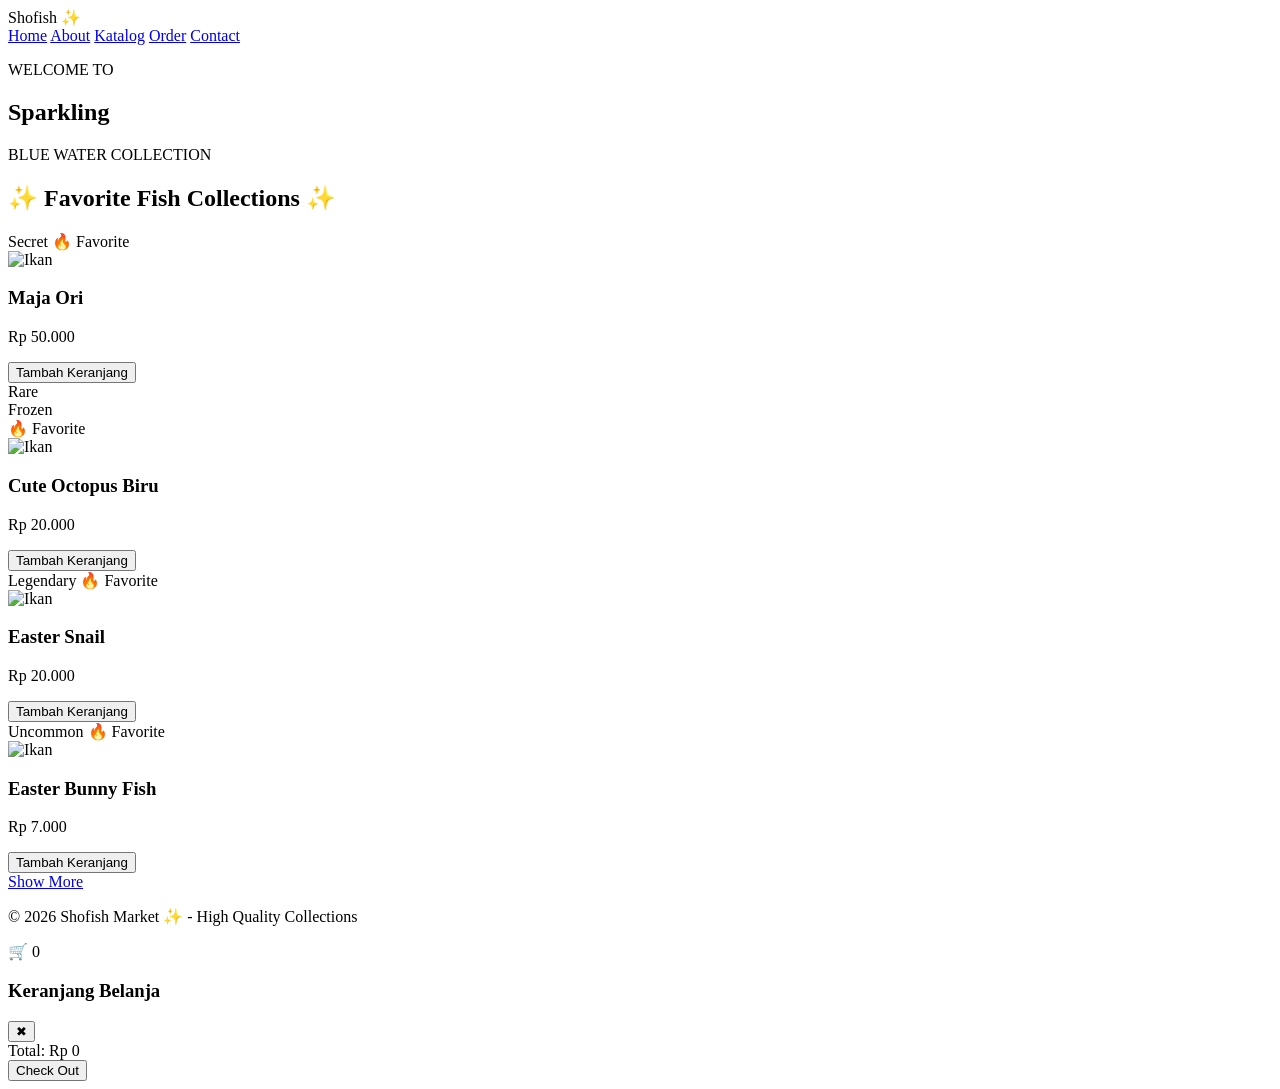
==== index.html @ 7b48e333 "Add files via upload" ====
<!DOCTYPE html>
<html lang="id">
<head>
    <meta charset="UTF-8">
    <meta name="viewport" content="width=device-width, initial-scale=1.0">
    <title>Shofish - Sparkling Blue Market</title>
    <link rel="stylesheet" href="css.css">
    <script src="javaikan.js" defer></script>
</head>
<body>

    <header>
        <div class="logo">Shofish ✨</div>
        <div class="nav-menu">
            <a href="web ikan.html">Home</a>
            <a href="about.html">About</a>
            <a href="katalog.html">Katalog</a>
            <a href="order.html">Order</a>
            <a href="contact.html">Contact</a>
        </div>
    </header>

    <section class="hero-section">
        <div class="hero-content">
            <p>WELCOME TO</p>
            <h1>Sparkling</h1>
            <p>BLUE WATER COLLECTION</p>
        </div>
    </section>

  <section class="favorite-section">
    <div class="section-title">
        <h2>✨ Favorite Fish Collections ✨</h2>
    </div>

    <div class="product-grid">
        
        <div class="card favorite-card">
            <div class="card-img-container">
                <div class="badges-wrapper">
                    <span class="type-badge">
                        <span class="dot dot-secret"></span> Secret</span>
                    <span class="type-badge favorite-tag">🔥 Favorite</span></div>
                <img src="Maja.png" alt="Ikan">
            </div>
            <h3>Maja Ori</h3>
            <p class="price">Rp 50.000</p>
            <button class="btn-cart" onclick="addToCart('Maja Ori', 50000)">Tambah Keranjang</button>
        </div>

        <div class="card favorite-card">
            <div class="card-img-container">
                <div class="badges-wrapper">
                    <span class="type-badge">
                        <span class="dot dot-rare"></span> Rare</span>
                    <div class="type-badge"><div class="dot dot-frozen"></div> Frozen</div>
                    <span class="type-badge favorite-tag">🔥 Favorite</span>
                </div>
                <img src="Cute Octopus.png" alt="Ikan">
            </div>
            <h3>Cute Octopus Biru</h3>
            <p class="price">Rp 20.000</p>
            <button class="btn-cart" onclick="addToCart('Cute Octopus Biru', 20000)">Tambah Keranjang</button>
        </div>

        <div class="card favorite-card">
            <div class="card-img-container">
                <div class="badges-wrapper">
                    <span class="type-badge">
                        <span class="dot dot-legendary"></span> Legendary</span>
                    <span class="type-badge favorite-tag">🔥 Favorite</span>
                </div>
                <img src="Easter Snail.png" alt="Ikan">
            </div>
            <h3>Easter Snail</h3>
            <p class="price">Rp 20.000</p>
            <button class="btn-cart" onclick="addToCart('Easter Snail', 20000)">Tambah Keranjang</button>
        </div>

        <div class="card favorite-card">
            <div class="card-img-container">
                <div class="badges-wrapper">
                    <span class="type-badge">
                        <span class="dot dot-uncommon"></span> Uncommon</span>
                    <span class="type-badge favorite-tag">🔥 Favorite</span>
                </div>
                <img src="Easter Bunny Fish.png" alt="Ikan">
            </div>
            <h3>Easter Bunny Fish</h3>
            <p class="price">Rp 7.000</p>
            <button class="btn-cart" onclick="addToCart('Easter Bunny Fish', 7000)">Tambah Keranjang</button>
        </div>

    </div>
    <div class="show-more-container">
            <a href="katalog.html" class="show-more-btn">
                Show More
                <span class="triangle-icon"></span>
            </a>
        </div>
</section>

    

    

    <footer>
        <p>© 2026 Shofish Market ✨ - High Quality Collections</p>
    </footer>

<div id="cart-icon" onclick="toggleCart()">
    🛒 <span id="cart-count">0</span>
</div>

<div id="cart-sidebar" class="cart-hidden">
    <div class="cart-header">
        <h3>Keranjang Belanja</h3>
        <button onclick="toggleCart()">✖</button>
    </div>
    <div id="cart-items">
        </div>
    <div class="cart-footer">
        <div class="total-price">Total: <span id="cart-total">Rp 0</span></div> 
        <button class="btn-checkout" onclick="checkout()">Check Out</button>
    </div>
</div>
        

</body>
</html>
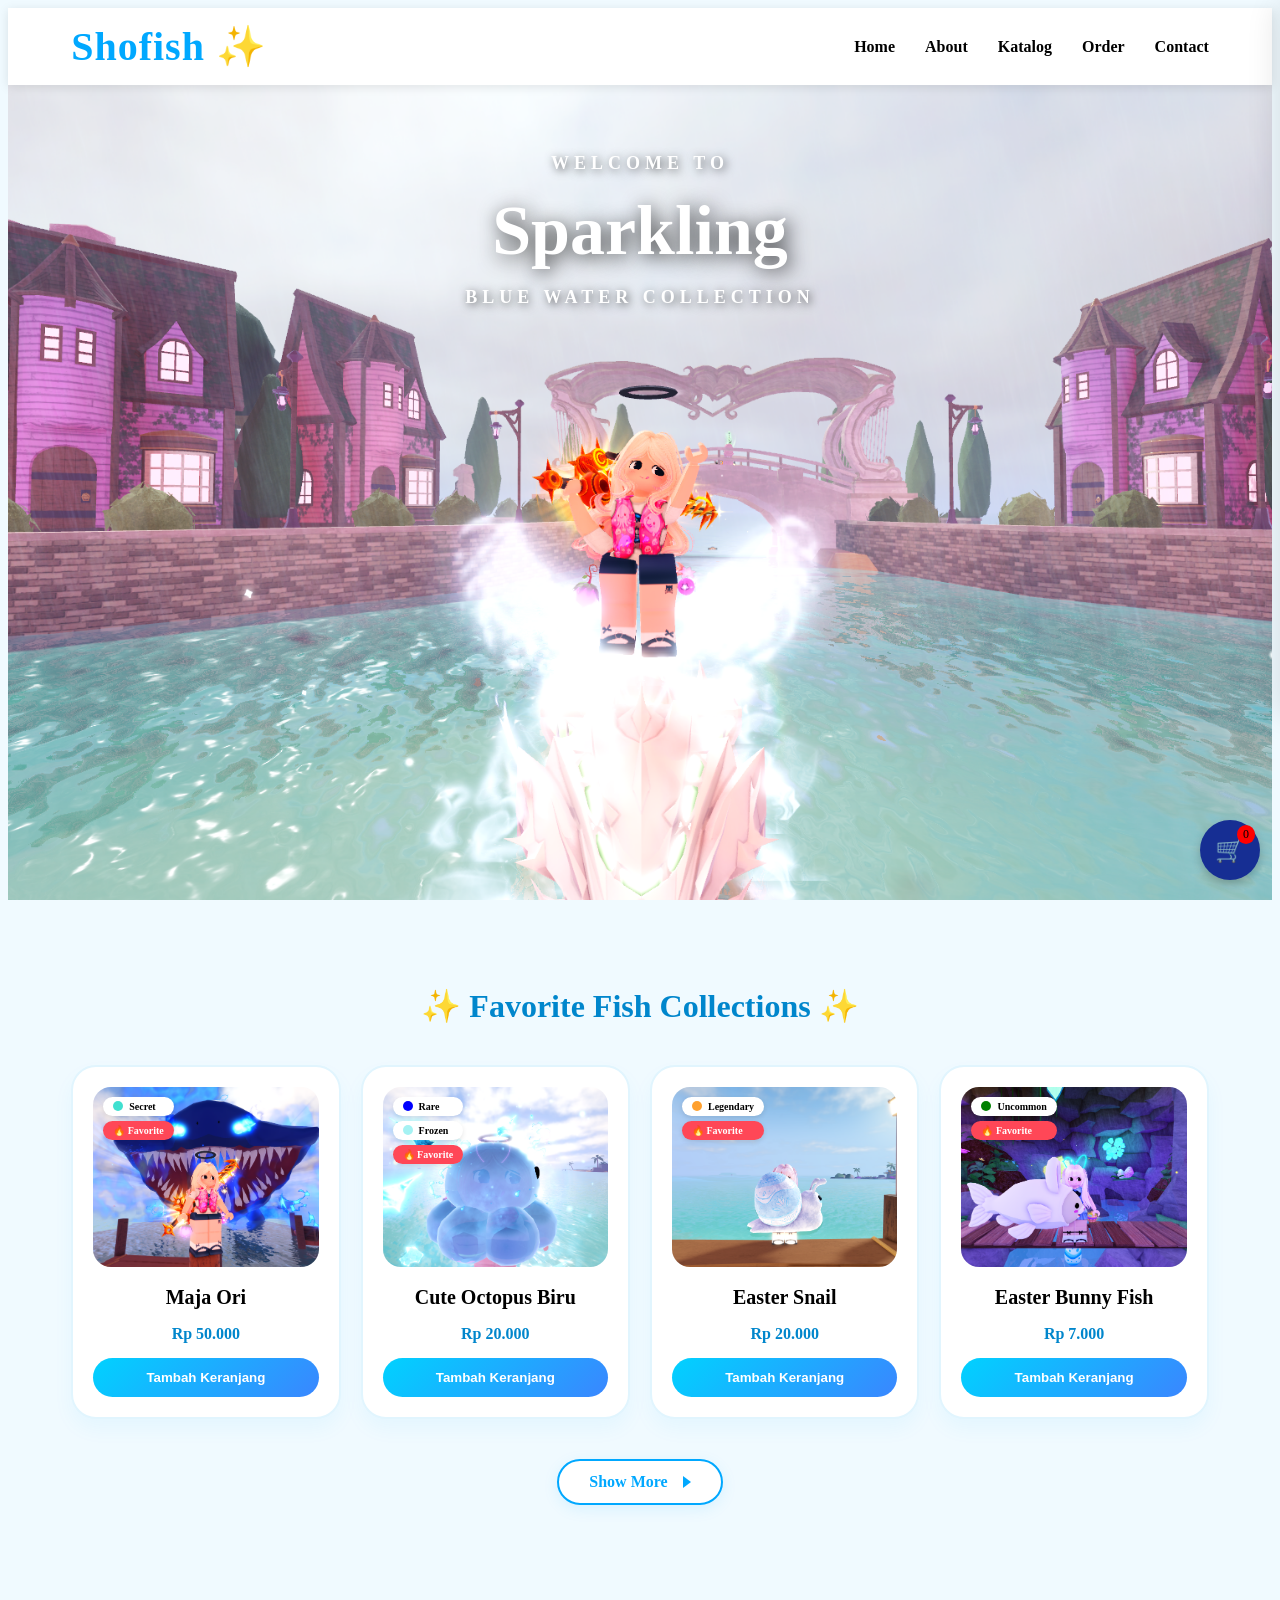
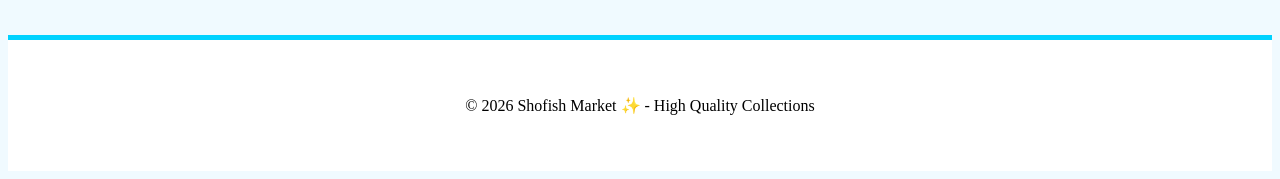
==== commit a834dad9: "Update index.html" ====
--- a/index.html
+++ b/index.html
@@ -12,7 +12,7 @@
     <header>
         <div class="logo">Shofish ✨</div>
         <div class="nav-menu">
-            <a href="web ikan.html">Home</a>
+            <a href="index.html">Home</a>
             <a href="about.html">About</a>
             <a href="katalog.html">Katalog</a>
             <a href="order.html">Order</a>
@@ -127,4 +127,4 @@
         
 
 </body>
-</html>+</html>
--- a/css.css
+++ b/css.css
@@ -0,0 +1,831 @@
+<style>
+         *{
+            margin: 0;
+            padding: 0;
+            box-sizing: border-box;
+            font-family: 'Segoe UI';
+        }
+
+        body {
+            background-color: #f0faff;
+        }
+
+        html {
+    scroll-behavior: smooth;
+        }        
+
+        /* NAVBAR */
+        header {
+            background-color: white;
+            padding: 15px 5%;
+            display: flex;
+            justify-content: space-between;
+            align-items: center;
+            box-shadow: 0 2px 10px rgba(0, 0, 0, 0.1);
+            position: sticky;
+            top: 0;
+            z-index: 1000;
+        }
+
+        .logo {
+            font-size: 40px;
+            font-weight: bold;
+            color: #00a8ff;
+            letter-spacing: 1px;
+        }
+
+        .nav-menu {
+            display: flex;
+            gap: 30px;
+        }
+
+        .nav-menu a {
+            text-decoration: none;
+            color: black;
+            font-weight: 600;
+            transition: 0.3s;
+        }
+
+         .nav-menu a:hover {
+            color: #00a8ff;
+        }
+
+      
+        /* HERO BANNER */
+        .hero-section {
+            width: 100%;
+            height: 85vh; 
+            background-image: url('foto awal web.png'); 
+            background-size: cover;
+            background-position: center;
+            display: flex;
+            flex-direction: column; 
+            text-align: center;
+            padding-top: 50px;
+            
+        }
+
+        .hero-content {
+            z-index: 2;
+            color: white;
+        }
+
+        .hero-content p {
+            font-size: 18px;
+            font-weight: bold;
+            letter-spacing: 5px;
+            text-shadow: 2px 2px 10px rgba(0, 0, 0, 0.7); 
+        }
+
+        .hero-content h1 {
+            font-size: 70px;
+            font-family: 'Georgia';
+            margin: 5px 0;
+            text-shadow: 3px 3px 20px rgba(0, 0, 0, 0.8);
+            line-height: 1.1;
+        }
+
+       /* SEARCH BAR */
+    .search-box {
+      display: flex;
+      background: white;
+      padding: 10px;
+      border-radius: 50px;
+      box-shadow: 0 10px 25px rgba(0, 168, 255, 0.2);
+      border: 2px solid #00d2ff;
+    }
+
+    .search-box input {
+      flex: 1;
+      border: none;
+      padding: 10px;
+      outline: none;
+    }
+
+    .search-box button {
+      background: #00a8ff;
+      color: white;
+      border: none;
+      padding: 10px 20px;
+      border-radius: 50px;
+      cursor: pointer;
+    }
+
+    /* FILTER */
+   .filter-bar {
+    display: flex;
+    gap: 10px;
+    margin-bottom: 16px;
+    padding: 4px 0;
+    border-radius: 0;
+    box-shadow: none;
+}
+
+.filter-bar-group {
+    display: flex;
+    gap: 10px;
+}
+
+.filter-btn {
+    gap: 5px;
+    padding: 7px 14px;
+    border-radius: 50px;
+    border: 2px solid #d0eaf9;
+    background: #f0faff;
+    font-size: 0.82em;
+    font-weight: 600;
+    cursor: pointer;
+    transition: all 0.2s ease;
+    white-space: nowrap;
+}
+
+.filter-btn:hover {
+    border-color: #00a8ff; 
+}
+
+.filter-btn.active {
+    background: rgba(255, 255, 255, 0.25);
+    backdrop-filter: blur(10px);
+    border-color: rgba(0, 168, 255, 0.6);
+    color: #0086cc;
+    box-shadow: 0 4px 15px rgba(0, 168, 255, 0.2), inset 0 1px 0 rgba(255,255,255,0.5);
+    font-weight: 700;
+}
+
+.filter-btn .dot {
+    width: 9px;
+    height: 9px;
+    border-radius: 50%;
+    display: inline-block;
+    flex-shrink: 0;
+}
+        
+        /* 5. LAYOUT UTAMA */
+        .main-layout {
+            max-width: 1400px;
+            margin: 0 auto 60px;
+            display: flex;
+            padding: 0 5%;
+            gap: 40px;
+        }
+
+        /* DOT SYSTEM */
+        .dot {
+            width: 10px;
+            height: 10px;
+            border-radius: 50%;
+            flex-shrink: 0;
+        }
+
+        .dot-secret { background-color: #40E0D0; }
+        .dot-mythic { background-color: #FF0000; }
+        .dot-legendary { background-color: #FFA02E; }
+        .dot-epic { background-color: #800080; }
+        .dot-rare { background-color: #0000FF; }
+        .dot-uncommon { background-color: #008000; }
+        .dot-common { background-color: #BFC9D1; border: 1px solid #ccc; }
+
+        .dot-frozen { background-color: #A5F2F3; }
+        .dot-gold { background-color: #FFE97D; }
+        .dot-stone { background-color: #808080; }
+        .dot-albino { background-color: #FFC0CB; }
+        .dot-ghost { background-color: #E0E0E0; border: 1px solid #bbb; }
+        .dot-fairydust { background-color: #FF00FF; }
+        .dot-galaxy { background-color: #191970; }
+        .dot-arcticfrost { background-color: #00FFFF; }
+        .dot-holographic { background-color: #9932cc }
+
+        .card-img-container {
+            position: relative;
+            width: 100%;
+        }
+
+          .badges-wrapper {
+            position: absolute;
+            top: 10px;
+            left: 10px;
+            display: flex;
+            flex-direction: column;
+            gap: 5px;         
+        }
+
+        .type-badge {
+            background: white;
+            padding: 4px 10px;
+            border-radius: 20px;
+            display: flex;
+            align-items: center;
+            gap: 6px;
+            font-size: 10px;
+            font-weight: bold;
+            box-shadow: 0 2px 5px rgba(0,0,0,0.1);
+        }
+
+        .content-area { 
+            flex: 1; 
+            padding: 20px 3% 60px; 
+            max-width: 100%; 
+            box-sizing: border-box; 
+        }
+
+        .product-grid {
+            display: grid;
+            grid-template-columns: repeat(auto-fill, minmax(220px, 1fr));
+            gap: 20px;
+            width: 100%;
+            box-sizing: border-box;
+        }
+
+       .card {
+            background: white; 
+            border-radius: 25px; 
+            padding: 20px; 
+            text-align: center;
+            box-shadow: 0 10px 20px rgba(0, 168, 255, 0.05); 
+            transition: 0.4s;
+        }
+
+         .card:hover { transform: translateY(8px); }
+        .card img { width: 100%; height: 180px; object-fit: cover; border-radius: 18px; }
+
+        .favorite-section {
+            padding: 60px 5%;
+            max-width: 1400px;
+            margin: 0 auto;
+        }
+
+        .section-title {
+            text-align: center;
+            margin-bottom: 40px;
+        }
+
+        .section-title h2 {
+            font-size: 32px;
+            color: #0086cc;
+            margin-bottom: 10px;
+        }
+
+        .favorite-tag {
+            background: #ff4757;
+            color: white;
+        }
+
+        .favorite-card {
+    border: 2px solid #e1f5fe;
+    position: relative;
+    overflow: hidden;
+}
+
+.favorite-card:hover {
+    box-shadow: 0 15px 30px rgba(0, 168, 255, 0.15);
+    border-color: #00a8ff;
+}
+
+.favorite-card h3 {
+    margin: 15px 0 5px;
+    font-size: 20px;
+}
+
+.favorite-card p {
+    font-weight: bold;
+    color: #0086cc;
+    margin-bottom: 15px;
+}
+
+    /*TOMBOL SHOW MORE*/
+.show-more-container {
+    text-align: center;
+    margin-top: 40px;
+    margin-bottom: 20px;
+}
+
+.show-more-btn {
+    display: inline-flex;
+    align-items: center;
+    gap: 10px;
+    background-color: white;
+    color: #00a8ff;
+    padding: 12px 30px;
+    border: 2px solid #00a8ff;
+    border-radius: 50px;
+    text-decoration: none;
+    font-weight: bold;
+    font-size: 16px;
+    transition: all 0.3s ease;
+    box-shadow: 0 4px 15px rgba(0, 168, 255, 0.1);
+}
+
+.show-more-btn:hover {
+    background-color: #00a8ff;
+    color: white;
+    transform: translateY(-3px);
+    box-shadow: 0 6px 20px rgba(0, 168, 255, 0.2);
+}
+
+/*Ikon Segitiga*/
+.triangle-icon {
+    width: 0;
+    height: 0;
+    border-top: 6px solid transparent;
+    border-bottom: 6px solid transparent;
+    border-left: 8px solid #00a8ff; 
+    transition: border-left-color 0.3s ease;
+    margin-left: 5px; 
+}
+
+.show-more-btn:hover .triangle-icon {
+    border-left-color: white; 
+}
+
+        .order {
+            padding: 80px 5%;
+            background: #e1f5fe;
+            margin-top: 50px;
+        }
+
+        .form-box {
+            max-width: 500px;
+            margin: 0 auto;
+            background: white;
+            padding: 40px;
+            border-radius: 25px;
+            box-shadow: 0 15px 35px rgba(0,0,0,0.1);
+        }
+
+        .form-box input, .form-box select {
+            width: 100%; padding: 12px; margin: 10px 0 20px;
+            border: 1px solid #ddd; border-radius: 10px; outline: none;
+        }
+
+    /* keranjang kanan bawah */
+#cart-icon {
+    position: fixed;
+    bottom: 20px;
+    right: 20px;
+    background: #162E93;
+    color: black;
+    width: 60px;
+    height: 60px;
+    border-radius: 50%;
+    display: flex;
+    align-items: center;
+    justify-content: center;
+    font-size: 24px;
+    cursor: pointer;
+    box-shadow: 0 4px 10px rgba(0,0,0,0.2);
+}
+
+#cart-count {
+    position: absolute;
+    top: 5px;
+    right: 5px;
+    background: red;
+    font-size: 12px;
+    padding: 2px 6px;
+    border-radius: 50%;
+}
+
+/* Sidebar dengan efek Glassmorphism */
+#cart-sidebar {
+    display: flex;
+    position: fixed;
+    top: 0;
+    right: 0;
+    width: 300px;
+    height: 80vh;
+    background: rgba(255, 255, 255, 0.9);
+    box-shadow: -5px 0 30px rgba(0, 0, 0, 0.1);
+    z-index: 1001;
+    transition: all 0.4s cubic-bezier(0.165, 0.84, 0.44, 1);
+    flex-direction: column;
+    border-radius: 20px 0 0 20px; 
+}
+
+/*Tambah Keranjang*/
+.btn-cart {
+    display: block;
+    width: 100%;
+    background: linear-gradient(135deg, #00d2ff, #3a86ff);
+    color: white;
+    padding: 12px;
+    border: none;
+    border-radius: 50px;
+    font-weight: bold;
+    cursor: pointer;
+    transition: all 0.3s ease;
+    margin-top: 15px;
+}
+
+.btn-cart:hover {
+    transform: translateY(-3px);
+    box-shadow: 0 5px 15px rgba(58, 134, 255, 0.3);
+    filter: brightness(1.1);
+}
+
+.btn-cart:active {
+    transform: scale(0.95);
+}
+
+/* Header Keranjang */
+.cart-hidden {
+    transform: translateX(100%);
+}
+.cart-header {
+    padding: 25px;
+    background: linear-gradient(135deg, #00bfff, #008ecc);
+    color: white;
+    display: flex;
+    justify-content: space-between;
+    align-items: center;
+    border-radius: 20px 0 0 0;
+}
+
+.cart-header h3 { margin: 0; font-size: 1.2rem; letter-spacing: 1px; }
+
+.cart-header button {
+    background: rgba(255,255,255,0.2);
+    border: none;
+    color: white;
+    width: 30px;
+    height: 30px;
+    border-radius: 50%;
+    cursor: pointer;
+    transition: 0.3s;
+}
+
+.cart-header button:hover { background: rgba(255,255,255,0.4); }
+
+/* List Item */
+#cart-items {
+    padding: 20px;
+    flex-grow: 1;
+    overflow-y: auto;
+}
+
+.cart-item {
+    display: flex;
+    justify-content: space-between;
+    align-items: center;
+    background: white;
+    padding: 15px;
+    margin-bottom: 12px;
+    border-radius: 15px;
+    box-shadow: 0 4px 12px rgba(0,0,0,0.05);
+    border: 1px solid #f0f0f0;
+}
+
+/* Tombol Plus Minus */
+.quantity-controls {
+    display: flex;
+    align-items: center;
+    background: #f8f9fa;
+    border-radius: 10px;
+    padding: 5px;
+}
+
+.quantity-controls button {
+    background: white;
+    border: 1px solid #e0e0e0;
+    width: 25px;
+    height: 25px;
+    border-radius: 5px;
+    cursor: pointer;
+    font-weight: bold;
+    color: #555;
+    transition: 0.2s;
+}
+
+.quantity-controls button:hover { background: #00bfff; color: white; border-color: #00bfff; }
+.quantity-controls span { margin: 0 10px; font-weight: bold; color: #333; }
+
+/* (Total & Checkout) */
+.cart-footer {
+    padding: 25px;
+    background: #fdfdfd;
+    border-top: 1px solid #eee;
+    border-radius: 0 0 0 20px;
+}
+
+.total-price {
+    display: flex;
+    justify-content: space-between;
+    font-size: 1.1rem;
+    font-weight: bold;
+    margin-bottom: 20px;
+    color: #333;
+}
+
+#cart-total { color: #00bfff; }
+
+.btn-checkout {
+    width: 100%;
+    padding: 15px;
+    background: linear-gradient(135deg, #00bfff, #008ecc);
+    color: white;
+    border: none;
+    border-radius: 15px;
+    font-size: 1rem;
+    font-weight: bold;
+    cursor: pointer;
+    box-shadow: 0 10px 20px rgba(0, 191, 255, 0.3);
+    transition: 0.3s;
+}
+
+.btn-checkout:hover {
+    transform: translateY(-2px);
+    box-shadow: 0 12px 25px rgba(0, 191, 255, 0.4);
+}
+        /* --- STYLE KHUSUS KONTAK --- */
+.contact-container {
+    display: flex;
+    justify-content: center;
+    gap: 30px;
+    flex-wrap: wrap; 
+    max-width: 900px;
+    margin: 0 auto;
+}
+
+.contact-card {
+    background: white;
+    flex: 1;
+    min-width: 280px;
+    padding: 30px;
+    border-radius: 20px;
+    box-shadow: 0 10px 25px rgba(0, 168, 255, 0.1);
+    transition: 0.3s;
+    border: 1px solid #e1f5fe;
+}
+
+.contact-card:hover {
+    transform: translateY(-5px);
+    border-color: #00a8ff;
+}
+
+.contact-icon {
+    font-size: 40px;
+    margin-bottom: 15px;
+}
+
+.contact-card h3 {
+    margin-bottom: 10px;
+    color: #333;
+}
+
+.contact-card p {
+    font-size: 14px;
+    color: #666;
+    margin-bottom: 20px;
+}
+
+.contact-link {
+    display: inline-block;
+    padding: 10px 25px;
+    background-color: #25D366; 
+    color: white;
+    text-decoration: none;
+    border-radius: 50px;
+    font-weight: bold;
+    transition: 0.3s;
+}
+
+.ig-style {
+    background: linear-gradient(45deg, #f09433 0%, #e6683c 25%, #dc2743 50%, #cc2366 75%, #bc1888 100%);
+}
+
+.contact-link:hover {
+    opacity: 0.8;
+    transform: scale(1.05);
+}
+
+        footer { 
+            background: white; padding: 40px; text-align: center; 
+            border-top: 5px solid #00d2ff; margin-top: 50px;
+        }
+
+
+/*ORDER PAGE*/
+#ringkasan-pesanan {
+    background: #f0f8ff;
+    padding: 15px;
+    border-radius: 10px;
+    margin-bottom: 20px;
+    border: 1px dashed #0086cc;
+}
+
+#ringkasan-pesanan h4 {
+    margin-top: 0;
+    color: #0086cc;
+}
+
+#daftar-item p.empty-cart {
+    color: #999;
+    font-size: 0.9em;
+    text-align: center;
+    padding: 8px 0;
+}
+
+/*untuk baris item di ringkasan ada di java*/
+.order-item-row {
+    display: flex;
+    align-items: center;
+    justify-content: space-between;
+    margin-bottom: 10px;
+    font-size: 0.9em;
+    gap: 8px;
+}
+
+.order-item-name {
+    flex: 1;
+    min-width: 0;
+    overflow: hidden;
+    text-overflow: ellipsis;
+    white-space: nowrap;
+}
+
+.order-item-controls {
+    display: flex;
+    align-items: center;
+    gap: 4px;
+    flex-shrink: 0;
+}
+
+/* Tombol + -  halaman Order */
+.btn-qty-order {
+    display: inline-flex;
+    align-items: center;
+    justify-content: center;
+    width: 24px;
+    height: 24px;
+    border-radius: 50%;
+    border: none;
+    cursor: pointer;
+    font-size: 14px;
+    font-weight: bold;
+    line-height: 1;
+    background: #e0f0ff;
+    color: #0086cc;
+}
+
+.btn-delete-order {
+    background: #ffe0e0;
+    color: #cc0000;
+}
+
+.order-subtotal {
+    min-width: 80px;
+    text-align: right;
+    color: #333;
+}
+
+.total-ringkasan-row {
+    font-weight: bold;
+    display: flex;
+    justify-content: space-between;
+    border-top: 0.5px solid #ddd;
+    padding-top: 10px;
+}
+
+/*MODAL STRUK*/
+.modal-overlay {
+    display: none;
+    position: fixed;
+    z-index: 9999;
+    left: 0;
+    top: 0;
+    width: 100%;
+    height: 100%;
+    background: rgba(0,0,0,0.6);
+}
+
+.receipt-card {
+    background: white;
+    padding: 25px;
+    border-radius: 20px;
+    width: 92%;
+    max-width: 390px;
+    max-height: 88vh;
+    overflow-y: auto;
+    scrollbar-width: none;
+    font-family: 'Segoe UI';
+    box-shadow: 0 20px 60px rgba(0,0,76,0.25);
+    position: absolute;
+    top: 50%; left: 50%;
+    transform: translate(-50%, -50%);
+
+}
+
+/* Header gradien */
+.receipt-card-header {
+    background: linear-gradient(135deg, #0086cc, #00c6ff);
+    padding: 22px 20px 18px;
+    border-radius: 20px 20px 0 0;
+    text-align: center;
+    color: white;
+}
+
+.receipt-card-header .receipt-icon { font-size: 2em; margin-bottom: 2px; }
+.receipt-card-header .receipt-title { font-size: 1.3em; font-weight: 800; letter-spacing: 2px; }
+.receipt-card-header .receipt-subtitle { font-size: 0.78em; opacity: 0.85; letter-spacing: 1px; }
+
+/*struk bagian atas bawah*/
+.receipt-top {
+    height: 14px;
+    background: radial-gradient(circle at 50% 0%, white 68%, transparent 68%) 0 0 / 20px 14px repeat-x;
+}
+.receipt-bottom {
+    height: 14px;
+    background: radial-gradient(circle at 50% 100%, white 68%, transparent 68%) 0 100% / 20px 14px repeat-x;
+}
+ 
+/* Isi struk */
+.receipt-body {
+    padding: 4px 22px 16px;
+}
+
+/* Tombol tutup */
+.receipt-footer {
+    padding: 0 22px 22px;
+}
+
+.btn-close-modal {
+    width: 100%;
+    padding: 12px;
+    background: linear-gradient(135deg, #0086cc, #00c6ff);
+    color: white;
+    border: none;
+    border-radius: 10px;
+    cursor: pointer;
+    font-weight: 700;
+    font-size: 0.95em;
+    box-shadow: 0 4px 12px rgba(0, 134, 204, 0.3);
+    transition: opacity 0.2s;
+}
+
+.btn-close-modal:hover { opacity: 0.88; }
+
+/* Tombol Pesan Sekarang */
+.btn-pesan-sekarang {
+    width: 100%;
+    border: none;
+    cursor: pointer;
+    background: #0086cc;
+    color: white;
+    padding: 12px;
+    border-radius: 8px;
+    font-weight: bold;
+}
+    /* Validasi email */
+#emailUser.input-error {
+    border: 2px solid #ff4d4d;
+    background: #fff5f5;
+}
+#emailUser.input-valid {
+    border: 2px solid #00cc88;
+    background: #f5fff9;
+}
+.email-hint {
+    font-size: 0.78em;
+    margin-top: 4px;
+    padding-left: 4px;
+    min-height: 16px;
+}
+.email-hint.error { color: #ff4d4d; }
+.email-hint.valid { color: #00aa66; }
+
+/* --- RESPONSIVE MOBILE (Tampilan HP) --- */
+@media (max-width: 600px) {
+    header {padding: 10px 4%;flex-direction: column;gap: 10px;}
+
+    .logo {font-size: 28px;}
+    .nav-menu {gap: 15px;font-size: 14px;}
+
+    .hero-section {height: 60vh;padding-top: 30px;}
+    .hero-content h1 {font-size: 38px;}
+    .hero-content p {font-size: 14px;letter-spacing: 2px;}
+
+    /*Filter Bar di-scroll horizontal */
+    .filter-bar {overflow-x: auto;white-space: nowrap;padding: 10px 5%;display: block;-webkit-overflow-scrolling: touch;}
+    .filter-bar-group {display: inline-flex;}
+    .filter-btn {padding: 6px 12px;font-size: 0.75em;}
+
+    /* Grid Produk*/
+    .product-grid {grid-template-columns: repeat(2, 1fr);gap: 12px;padding: 0;}
+
+    .card {padding: 12px;border-radius: 15px;}
+    .card img {height: 140px;}
+    .card h3 {font-size: 16px;}
+
+    #cart-sidebar {width: 85%;}
+
+    /* Form Pemesanan */
+    .form-box {padding: 20px;}
+
+    /* Layout Utama */
+    .main-layout {padding: 0 4%;gap: 20px;}
+
+    /* Tombol Kontak */
+    .contact-container { flex-direction: column;}
+    .contact-card { min-width: 100%;}
+}
+
+    </style>    }
